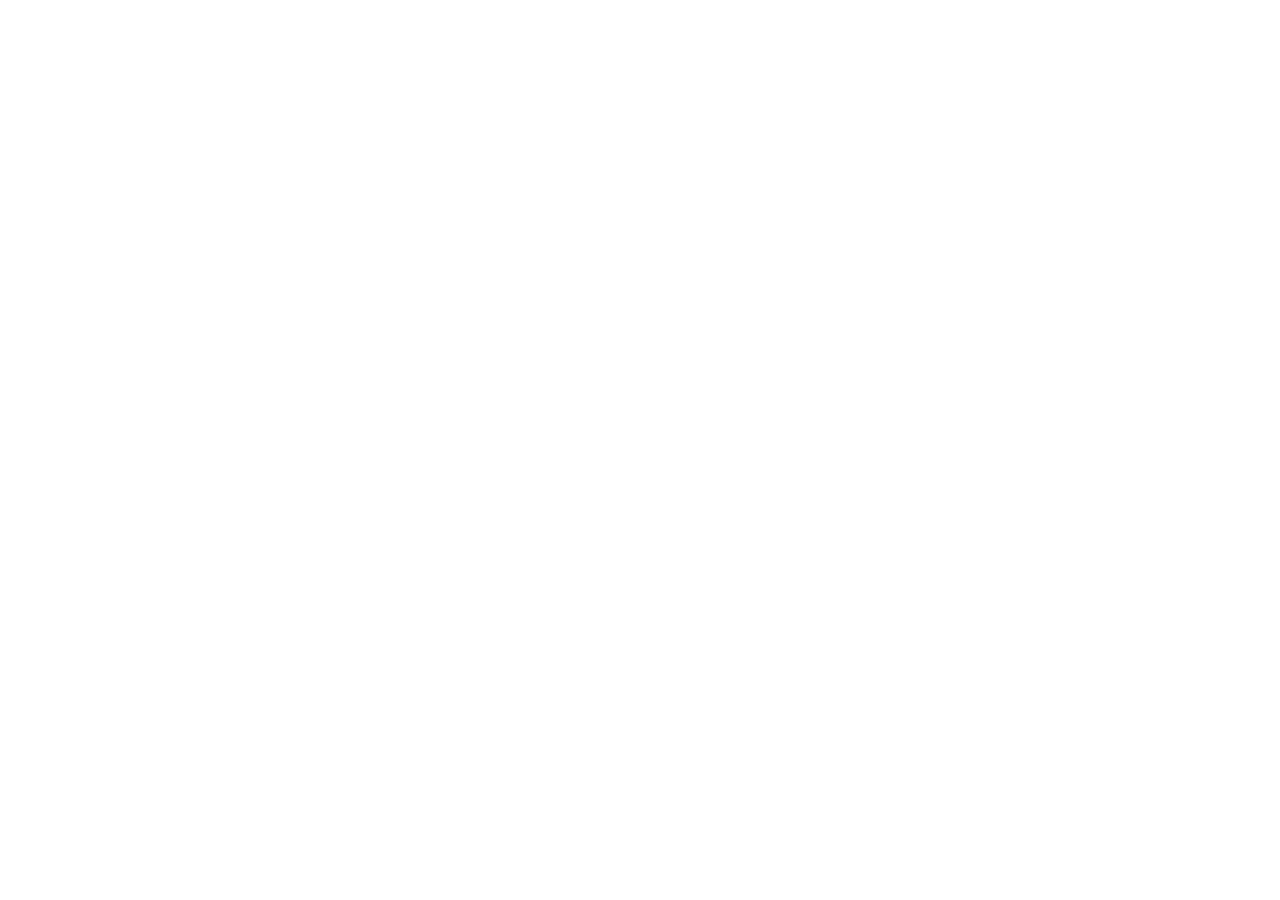
==== index.html @ 5c487c7f "feat: initialize E-Raport SMP project structure Set up core application infrastructure including Rea" ====
<!doctype html>
<html lang="id">
  <head>
    <meta charset="UTF-8" />
    <meta name="viewport" content="width=device-width, initial-scale=1.0, maximum-scale=1.0, user-scalable=no, viewport-fit=cover" />
    <title>E-RAPORT SMP</title>
    <meta name="description" content="Sistem Informasi E-Raport SMP modern, profesional, dan responsif dengan integrasi Google Sheets, Google Drive, Firebase, serta PWA mobile-first untuk sekolah." />
    <meta property="og:title" content="E-RAPORT SMP" />
    <meta property="og:description" content="Sistem Informasi E-Raport SMP modern, profesional, dan responsif dengan integrasi Google Sheets, Google Drive, Firebase, serta PWA mobile-first untuk sekolah." />
    <meta property="og:type" content="website" />
    <meta name="theme-color" content="#1e3a8a" />
    <meta name="mobile-web-app-capable" content="yes" />
    <meta name="apple-mobile-web-app-capable" content="yes" />
    <meta name="apple-mobile-web-app-status-bar-style" content="black-translucent" />
    <meta name="apple-mobile-web-app-title" content="E-Raport" />
    <link rel="icon" type="image/svg+xml" href="/icon.svg" />
    <link rel="apple-touch-icon" href="/icon.svg" />
    <link rel="manifest" href="/manifest.json" />
    <link rel="preconnect" href="https://fonts.googleapis.com">
    <link rel="preconnect" href="https://fonts.gstatic.com" crossorigin>
    <link href="https://fonts.googleapis.com/css2?family=Plus+Jakarta+Sans:wght@300;400;500;600;700;800&family=Cinzel:wght@600;700&display=swap" rel="stylesheet">
  </head>
  <body class="bg-slate-50 text-slate-900 antialiased selection:bg-blue-600 selection:text-white font-sans">
    <div id="root"></div>
    <script type="module" src="/src/main.tsx"></script>
    <script>
      if ('serviceWorker' in navigator) {
        window.addEventListener('load', () => {
          navigator.serviceWorker.register('/sw.js').catch((err) => {
            console.log('SW registration note:', err.message);
          });
        });
      }
    </script>
  </body>
</html>
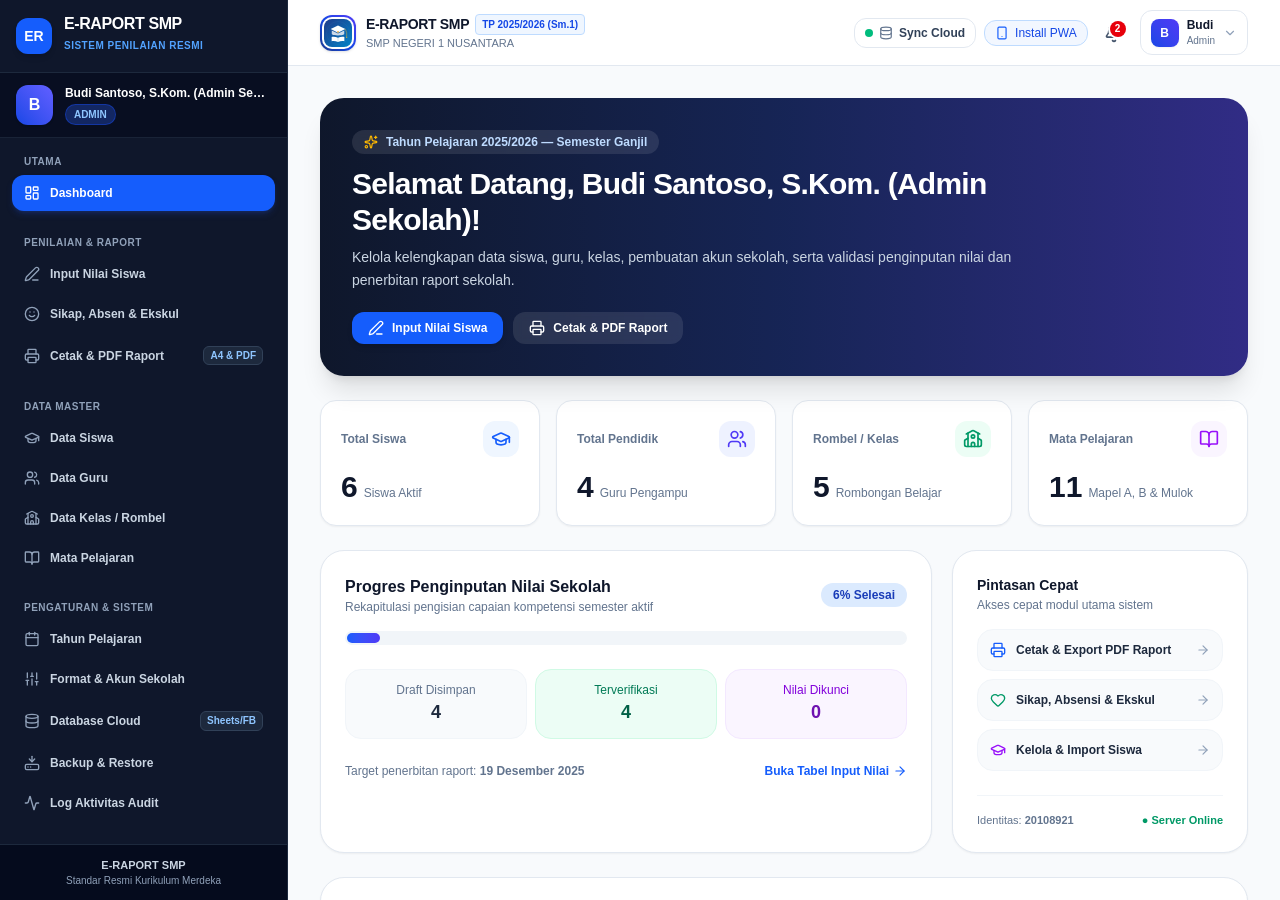
==== commit 2c07bf4e: "deploy: 36ad4b60d75e875629f32a4a80a3fedfd5f64497" ====
--- a/index.html
+++ b/index.html
@@ -2,7 +2,7 @@
 <html lang="id">
   <head>
     <meta charset="UTF-8" />
-    <meta name="viewport" content="width=device-width, initial-scale=1.0, maximum-scale=1.0, user-scalable=no, viewport-fit=cover" />
+    <meta name="viewport" content="width=device-width, initial-scale=1.0, viewport-fit=cover" />
     <title>E-RAPORT SMP</title>
     <meta name="description" content="Sistem Informasi E-Raport SMP modern, profesional, dan responsif dengan integrasi Google Sheets, Google Drive, Firebase, serta PWA mobile-first untuk sekolah." />
     <meta property="og:title" content="E-RAPORT SMP" />
@@ -19,16 +19,22 @@
     <link rel="preconnect" href="https://fonts.googleapis.com">
     <link rel="preconnect" href="https://fonts.gstatic.com" crossorigin>
     <link href="https://fonts.googleapis.com/css2?family=Plus+Jakarta+Sans:wght@300;400;500;600;700;800&family=Cinzel:wght@600;700&display=swap" rel="stylesheet">
+    <script type="module" crossorigin src="/assets/index-DcFit-K_.js"></script>
+    <link rel="stylesheet" crossorigin href="/assets/index-Bdq6GeGT.css">
   </head>
   <body class="bg-slate-50 text-slate-900 antialiased selection:bg-blue-600 selection:text-white font-sans">
     <div id="root"></div>
-    <script type="module" src="/src/main.tsx"></script>
     <script>
+      // Clean up any stale service workers that may cause blank screens
       if ('serviceWorker' in navigator) {
         window.addEventListener('load', () => {
-          navigator.serviceWorker.register('/sw.js').catch((err) => {
-            console.log('SW registration note:', err.message);
-          });
+          // Register safe SW only when not in an iframe
+          const inIframe = window.self !== window.top;
+          if (!inIframe) {
+            navigator.serviceWorker.register('/sw.js').catch((err) => {
+              console.log('SW registration notice:', err.message);
+            });
+          }
         });
       }
     </script>
